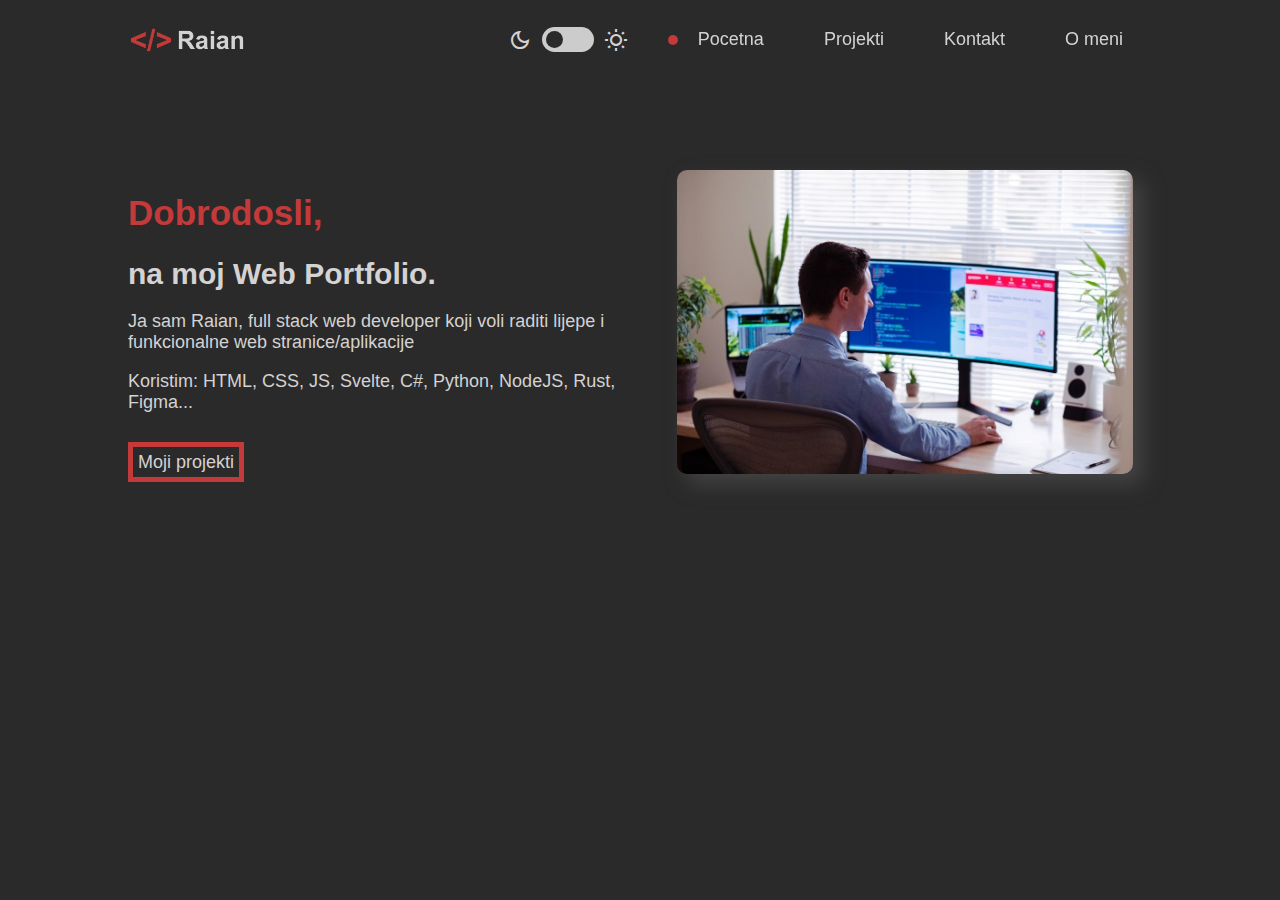
==== index.html @ 06d688ab "Add files via upload" ====
<!DOCTYPE html>
<html lang="en">
<head>
    <meta name="viewport" content="width=device-width, initial-scale=1.0">
    <meta charset="UTF-8">
    <link rel="stylesheet" href="style.css">
    <link rel="stylesheet" href="index.css">
    <link rel="shortcut icon" href="slike/favicon.png" type="image/x-icon">
    <link rel="stylesheet" href="https://fonts.googleapis.com/css2?family=Material+Symbols+Outlined:opsz,wght,FILL,GRAD@20..48,100..700,0..1,-50..200" />
    <title>Pocetna</title>
</head>
<body onload="seechecked()">
    <div class="navbar">
        <div class="navlogo">
            <img src="slike/logoLight.png" alt="Logo" width="120">
        </div>
        <div class="navitems">
            <div class="navitem">
                <span class="material-symbols-outlined">dark_mode</span>
                <label class="switch">
                    <input type="checkbox" onclick="darkon()">
                    <span class="slider round"></span>
                </label>
                <span class="material-symbols-outlined">wb_sunny</span>
            </div>
            <div class="navitem">
                <span class="dot"></span>
                <a class="hover">Pocetna</a>
            </div>
            <div class="navitem"><a class="hover" href="pages/projekti.html">Projekti</a></div>
            <div class="navitem"><a class="hover" href="pages/kontakt.html">Kontakt</a></div>
            <div class="navitem"><a class="hover" href="pages/omeni.html">O meni</a></div>
        </div>
        <div class="menu">
            <span class="material-symbols-outlined" onclick="menuon()">menu</span>
        </div>
    </div>
        <div class="main">
        <div class="sec sec1">
            <div class="left">
                <div class="title"><h1 class="red">Dobrodosli,</h1></div><h1>na moj Web Portfolio.</h1>
                <p>Ja sam Raian, full stack web developer koji voli raditi lijepe i funkcionalne web stranice/aplikacije</p>
                <p>Koristim: HTML, CSS, JS, Svelte, C#, Python, NodeJS, Rust, Figma...</p><br>
                <a href="pages/projekti.html">Moji projekti</a>
            </div>
            <div class="right">
                <img src="slike/webdev1.jpeg" alt="Web developer" class="rimg">
            </div>
        </div>
    </div>
    <script src="script.js"></script>
</body>
</html>
---- style.css ----
*{
    font-family: Poppins, sans-serif;
    color: var(--text);
    font-size: 18px;
}

body{
    padding: 19px 19px 0 0;
    margin: 0 10%;
    background-color: var(--background);
}

:root {
    --background: #2a2a2a;
    --text: #cccccc;
    --red: #c43939;
    --texthover: #d4d2d2;
    --shadow: #424242;
}

a{
    text-decoration: none;
}

.menu {
    display: none;

}

.menu:active span {
    transition: .3s;
}

@media only screen and (max-width: 988px) {
    .menu {
        display: flex;
        align-items: center;
    }
    .navitems div {
        width: 100%;
        display: none;
    }

    .navitems{
        position: absolute;
        background-color: var(--background);
        width: 85%;
        top: 100px;
    }

    .navlogo {
        align-items: flex-start !important;
    }

    .sec {
        display: block !important;
    }

    .left{
        padding-bottom: 50px;
    }
}

@media only screen and (min-width: 989px) {
    .navitems {
        display: flex !important;
        flex-direction: row !important;
    }
}
.navbar{
    display: flex;
    justify-content: space-between;
    padding-bottom: 10px;
    margin-bottom: 100px;
}

.navitems{
    display: flex;
    justify-content: flex-end;
    flex-direction: row;
    gap: 40px;
}

.navlogo {
    display: flex;
    align-items: center;
}

.navitem{
    text-align: center;
    display: flex;
    justify-content: center;
    align-content: center;
    align-items: center;
    cursor: pointer;
    gap: 10px;
}

.dot {
    height: 10px;
    width: 10px;
    background-color: var(--red);
    border-radius: 50%;
    display: inline-block;
}

.hover {
    border: var(--background) 10px solid;
    -webkit-mask: conic-gradient(at bottom 4px left  4px,  #0000 90deg,#000 0)
            0   var(--_i,200%)/var(--_i,4px) 200% border-box no-repeat,
            linear-gradient(#000, #000) padding-box no-repeat;
    transition: .3s, -webkit-mask-size .3s .3s;
}
.hover:hover {
    border: var(--red) 10px solid;
    --_i: 100%;
    color: var(--red);
    transition: .3s, -webkit-mask-size .3s .3s;
}

.switch {
    position: relative;
    display: inline-block;
    width: 52px;
    height: 25px;
}


.switch input {
    opacity: 0;
    width: 0;
    height: 0;
}

.slider {
    position: absolute;
    cursor: pointer;
    top: 0;
    left: 0;
    right: 0;
    bottom: 0;
    background-color: #ccc;
    -webkit-transition: .4s;
    transition: .4s;
}

.slider:before {
    position: absolute;
    content: "";
    height: 17.5px;
    width: 17.5px;
    left: 4px;
    bottom: 4px;
    background-color: var(--background);
    -webkit-transition: .4s;
    transition: .4s;
}

input:checked + .slider {
    background-color: var(--red);
}

input:focus + .slider {
    box-shadow: 0 0 1px var(--red);
}

input:checked + .slider:before {
    -webkit-transform: translateX(26px);
    -ms-transform: translateX(26px);
    transform: translateX(26px);
}
.slider.round {
    border-radius: 34px;
}

.slider.round:before {
    border-radius: 50%;
}
---- index.css ----
.rimg {
    width: 100%;
    max-width: 700px;
    height: auto;
}

.main img{
    border-radius: 10px;
    box-shadow: var(--shadow) 10px 10px 20px 1px;
}

.title h1{
    color: var(--red);
    font-size: 35px !important;
}

.left h1 {
    font-size: 30px;
}

.sec {
    display: flex;
    justify-content: space-between;
    gap: 50px;
}

.sec a {
    padding: 5px;
    border: 5px solid var(--red);
    font-weight: 500;
    transition: 0.3s ease;
}

.sec a:hover{
    border: 4.5px solid var(--shadow);
    transition: 0.3s ease;
}

.main{
    padding-bottom: 110px;
}
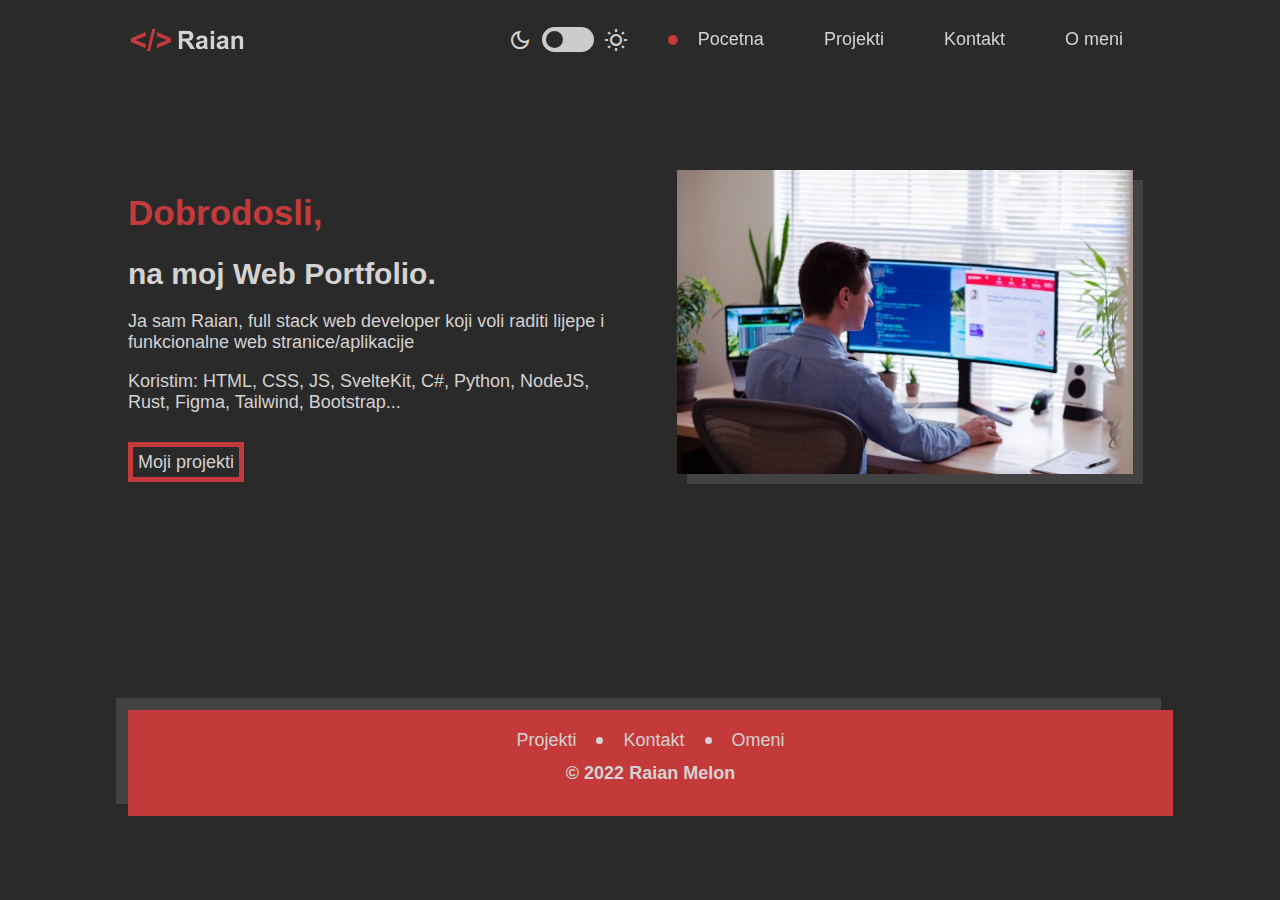
==== commit 33147d70: "Add files via upload" ====
--- a/index.html
+++ b/index.html
@@ -38,9 +38,9 @@
         <div class="main">
         <div class="sec sec1">
             <div class="left">
-                <div class="title"><h1 class="red">Dobrodosli,</h1></div><h1>na moj Web Portfolio.</h1>
+                <div class="title"><h1>Dobrodosli,</h1></div><div class="nottitle"><h1>na moj Web Portfolio.</h1></div>
                 <p>Ja sam Raian, full stack web developer koji voli raditi lijepe i funkcionalne web stranice/aplikacije</p>
-                <p>Koristim: HTML, CSS, JS, Svelte, C#, Python, NodeJS, Rust, Figma...</p><br>
+                <p>Koristim: HTML, CSS, JS, SvelteKit, C#, Python, NodeJS, Rust, Figma, Tailwind, Bootstrap...</p><br>
                 <a href="pages/projekti.html">Moji projekti</a>
             </div>
             <div class="right">
@@ -48,6 +48,16 @@
             </div>
         </div>
     </div>
+    <div class="footer">
+        <div class="sites">
+            <a href="pages/projekti.html">Projekti</a>
+            <span class="dot black"></span>
+            <a href="pages/kontakt.html">Kontakt</a>
+            <span class="dot black"></span>
+            <a href="pages/omeni.html">Omeni</a>
+        </div>
+        <h1>&copy; 2022 Raian Melon</h1>
+    </div>
     <script src="script.js"></script>
 </body>
 </html>--- a/index.css
+++ b/index.css
@@ -5,8 +5,7 @@
 }
 
 .main img{
-    border-radius: 10px;
-    box-shadow: var(--shadow) 10px 10px 20px 1px;
+    box-shadow: var(--shadow) 10px 10px 0 0;
 }
 
 .title h1{
@@ -16,6 +15,10 @@
 
 .left h1 {
     font-size: 30px;
+}
+
+.nottitle h1 {
+    color: var(--text);
 }
 
 .sec {
@@ -37,5 +40,39 @@
 }
 
 .main{
-    padding-bottom: 110px;
-}+    padding-bottom: 231px;
+}
+
+.footer{
+    width: 100%;
+    display: flex;
+    flex-direction: column;
+    background-color: var(--red);
+    padding: 20px;
+    align-items: center;
+    box-shadow: var(--shadow) -12px -12px 0 0;
+}
+
+.footer a, h1{
+    color: var(--texthover);
+    transition: .3s ease;
+}
+
+.footer a:hover {
+    transition: .3s ease;
+    color: var(--shadow);
+}
+
+.black {
+    height: 7px;
+    width: 7px;
+    background-color: var(--texthover);
+}
+
+.sites {
+    display: flex;
+    justify-content: center;
+    align-items: center;
+    gap: 20px;
+}
+
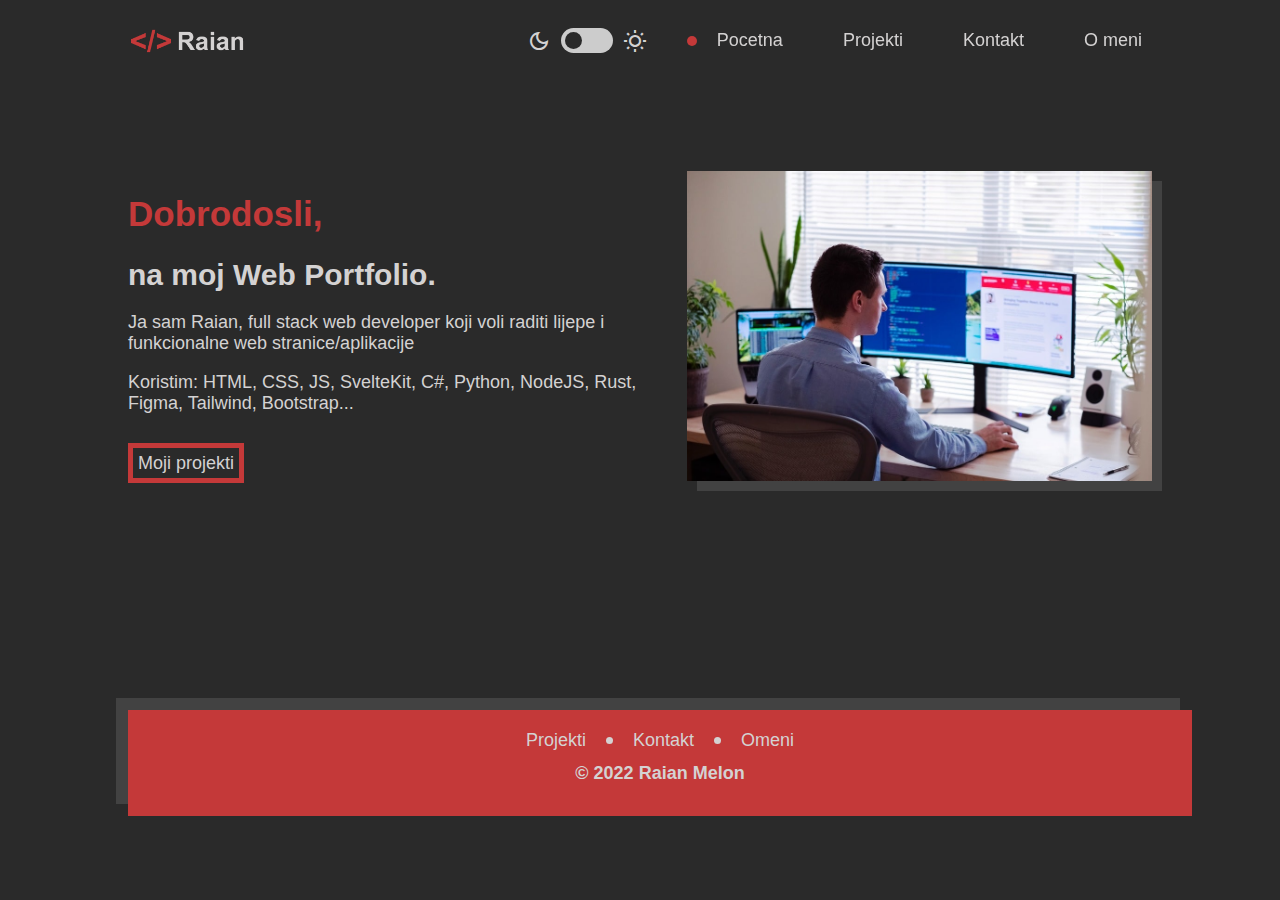
==== commit 321ffdc7: "Add files via upload" ====
--- a/index.html
+++ b/index.html
@@ -35,7 +35,7 @@
             <span class="material-symbols-outlined" onclick="menuon()">menu</span>
         </div>
     </div>
-        <div class="main">
+    <div class="main">
         <div class="sec sec1">
             <div class="left">
                 <div class="title"><h1>Dobrodosli,</h1></div><div class="nottitle"><h1>na moj Web Portfolio.</h1></div>
--- a/style.css
+++ b/style.css
@@ -5,7 +5,7 @@
 }
 
 body{
-    padding: 19px 19px 0 0;
+    padding: 20px 0px 0 0px;
     margin: 0 10%;
     background-color: var(--background);
 }
@@ -46,6 +46,7 @@
         background-color: var(--background);
         width: 85%;
         top: 100px;
+        padding-bottom: 40px;
     }
 
     .navlogo {
@@ -58,6 +59,10 @@
 
     .left{
         padding-bottom: 50px;
+    }
+
+    .footer {
+        width: 90% !important;
     }
 }
 
--- a/index.css
+++ b/index.css
@@ -40,7 +40,7 @@
 }
 
 .main{
-    padding-bottom: 231px;
+    padding-bottom: 224px;
 }
 
 .footer{
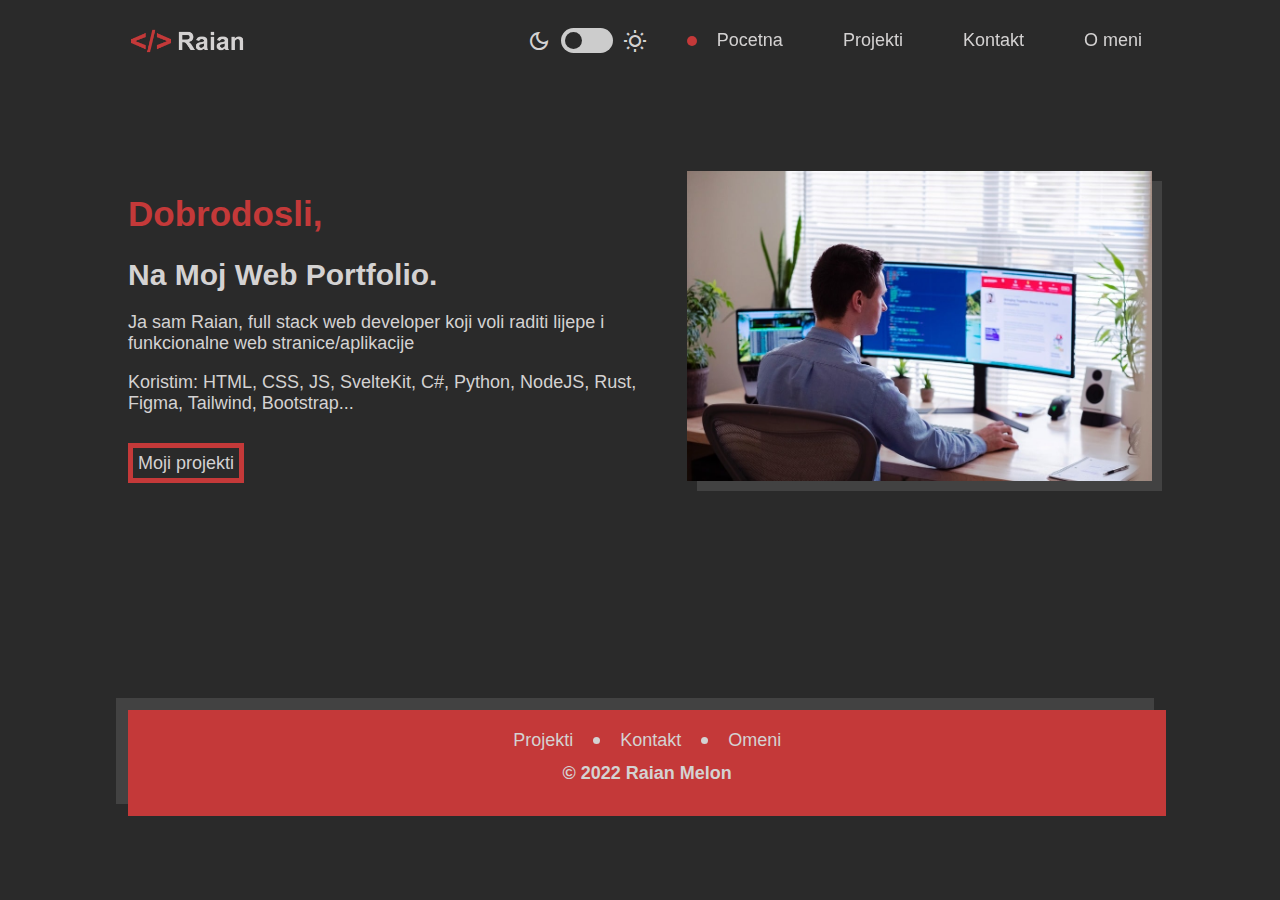
==== commit 83ee1ed5: "Add files via upload" ====
--- a/index.html
+++ b/index.html
@@ -4,7 +4,7 @@
     <meta name="viewport" content="width=device-width, initial-scale=1.0">
     <meta charset="UTF-8">
     <link rel="stylesheet" href="style.css">
-    <link rel="stylesheet" href="index.css">
+    <link rel="stylesheet" href="styles/index.css">
     <link rel="shortcut icon" href="slike/favicon.png" type="image/x-icon">
     <link rel="stylesheet" href="https://fonts.googleapis.com/css2?family=Material+Symbols+Outlined:opsz,wght,FILL,GRAD@20..48,100..700,0..1,-50..200" />
     <title>Pocetna</title>
@@ -38,7 +38,7 @@
     <div class="main">
         <div class="sec sec1">
             <div class="left">
-                <div class="title"><h1>Dobrodosli,</h1></div><div class="nottitle"><h1>na moj Web Portfolio.</h1></div>
+                <div class="title"><h1>Dobrodosli,</h1></div><div class="nottitle"><h1>Na Moj Web Portfolio.</h1></div>
                 <p>Ja sam Raian, full stack web developer koji voli raditi lijepe i funkcionalne web stranice/aplikacije</p>
                 <p>Koristim: HTML, CSS, JS, SvelteKit, C#, Python, NodeJS, Rust, Figma, Tailwind, Bootstrap...</p><br>
                 <a href="pages/projekti.html">Moji projekti</a>
--- a/style.css
+++ b/style.css
@@ -181,3 +181,37 @@
 .slider.round:before {
     border-radius: 50%;
 }
+
+.footer{
+    width: 97.5%;
+    display: flex;
+    flex-direction: column;
+    background-color: var(--red);
+    padding: 20px;
+    align-items: center;
+    box-shadow: var(--shadow) -12px -12px 0 0;
+}
+
+.footer a, h1{
+    color: var(--texthover);
+    transition: .3s ease;
+}
+
+.footer a:hover {
+    transition: .3s ease;
+    color: var(--shadow);
+}
+
+.black {
+    height: 7px;
+    width: 7px;
+    background-color: var(--texthover);
+}
+
+.sites {
+    display: flex;
+    justify-content: center;
+    align-items: center;
+    gap: 20px;
+}
+
--- a/styles/index.css
+++ b/styles/index.css
@@ -0,0 +1,44 @@
+.rimg {
+    width: 100%;
+    max-width: 700px;
+    height: auto;
+}
+
+.main img{
+    box-shadow: var(--shadow) 10px 10px 0 0;
+}
+
+.title h1{
+    color: var(--red);
+    font-size: 35px !important;
+}
+
+.left h1 {
+    font-size: 30px;
+}
+
+.nottitle h1 {
+    color: var(--text);
+}
+
+.sec {
+    display: flex;
+    justify-content: space-between;
+    gap: 50px;
+}
+
+.sec a {
+    padding: 5px;
+    border: 5px solid var(--red);
+    font-weight: 500;
+    transition: 0.3s ease;
+}
+
+.sec a:hover{
+    border: 4.5px solid var(--shadow);
+    transition: 0.3s ease;
+}
+
+.main{
+    padding-bottom: 224px;
+}
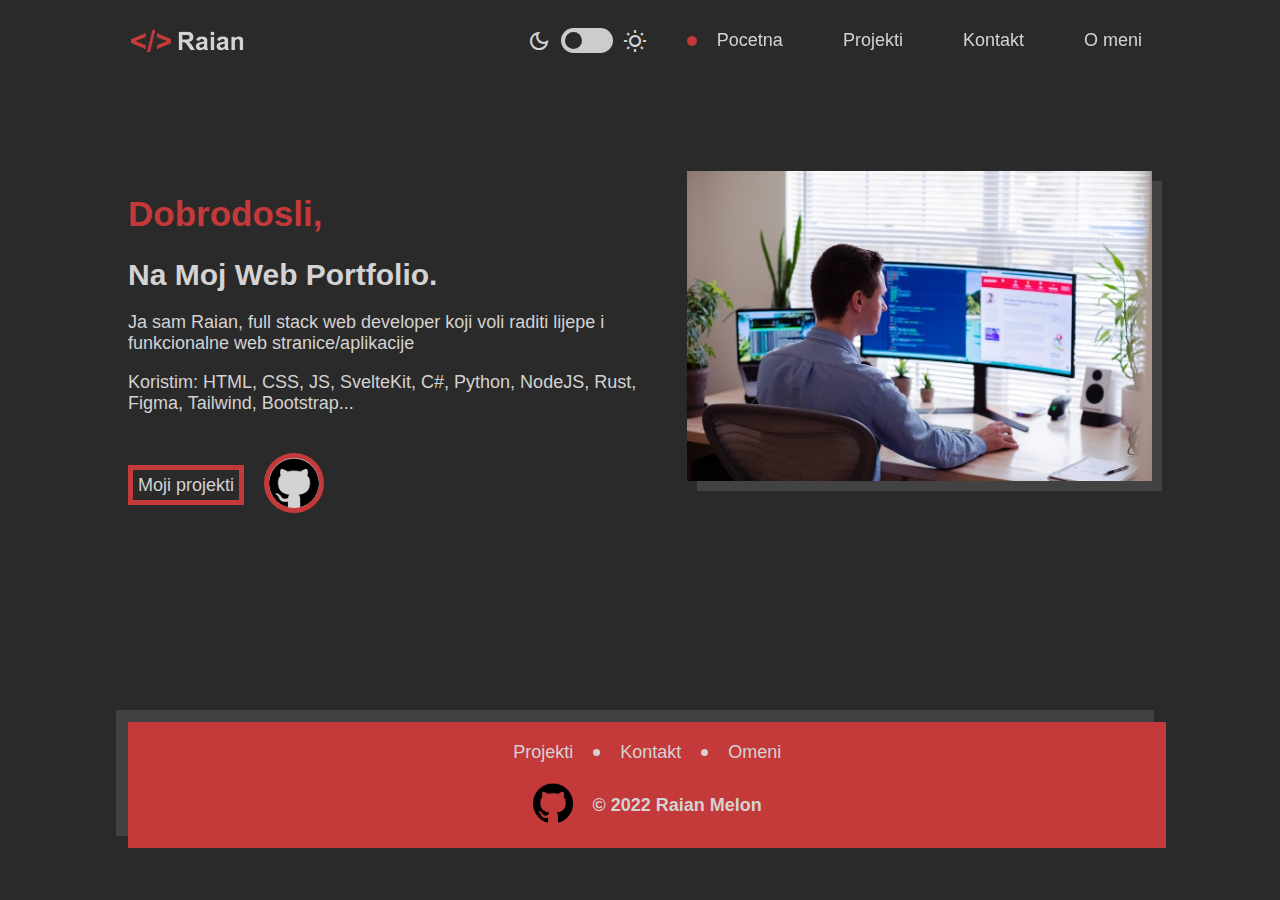
==== commit f282d0b1: "Add files via upload" ====
--- a/index.html
+++ b/index.html
@@ -41,7 +41,10 @@
                 <div class="title"><h1>Dobrodosli,</h1></div><div class="nottitle"><h1>Na Moj Web Portfolio.</h1></div>
                 <p>Ja sam Raian, full stack web developer koji voli raditi lijepe i funkcionalne web stranice/aplikacije</p>
                 <p>Koristim: HTML, CSS, JS, SvelteKit, C#, Python, NodeJS, Rust, Figma, Tailwind, Bootstrap...</p><br>
-                <a href="pages/projekti.html">Moji projekti</a>
+                <div class="projekti">
+                    <div class="p"><a href="pages/projekti.html">Moji projekti</a></div>
+                    <a href="https://github.com/raian30"><img src="slike/github.png" alt="Github" width="50"></a>
+                </div>
             </div>
             <div class="right">
                 <img src="slike/webdev1.jpeg" alt="Web developer" class="rimg">
@@ -56,7 +59,10 @@
             <span class="dot black"></span>
             <a href="pages/omeni.html">Omeni</a>
         </div>
-        <h1>&copy; 2022 Raian Melon</h1>
+        <div class="copyright">
+            <a href="https://github.com/raian30"><img src="slike/github.png" alt="github" width="40"></a>
+            <h1> &copy; 2022 Raian Melon</h1>
+        </div>
     </div>
     <script src="script.js"></script>
 </body>
--- a/style.css
+++ b/style.css
@@ -188,6 +188,7 @@
     flex-direction: column;
     background-color: var(--red);
     padding: 20px;
+    gap: 20px;
     align-items: center;
     box-shadow: var(--shadow) -12px -12px 0 0;
 }
@@ -215,3 +216,9 @@
     gap: 20px;
 }
 
+.copyright{
+    display: flex;
+    gap: 20px;
+    align-items: center;
+}
+
--- a/styles/index.css
+++ b/styles/index.css
@@ -4,7 +4,7 @@
     height: auto;
 }
 
-.main img{
+.right img{
     box-shadow: var(--shadow) 10px 10px 0 0;
 }
 
@@ -27,18 +27,37 @@
     gap: 50px;
 }
 
-.sec a {
+.p a {
     padding: 5px;
     border: 5px solid var(--red);
     font-weight: 500;
     transition: 0.3s ease;
 }
 
-.sec a:hover{
+.p a:hover{
     border: 4.5px solid var(--shadow);
     transition: 0.3s ease;
 }
 
 .main{
-    padding-bottom: 224px;
+    padding-bottom: 204px;
 }
+
+.projekti {
+    display: flex;
+    align-items: center;
+    align-content: center;
+    gap: 20px;
+}
+
+.projekti img{
+    border: 5px solid var(--red);
+    background-color: var(--texthover);
+    border-radius: 100%;
+    transition: .5s ease;
+}
+
+.projekti img:hover{
+    transition: .5s ease;
+    background-color: var(--red);
+}
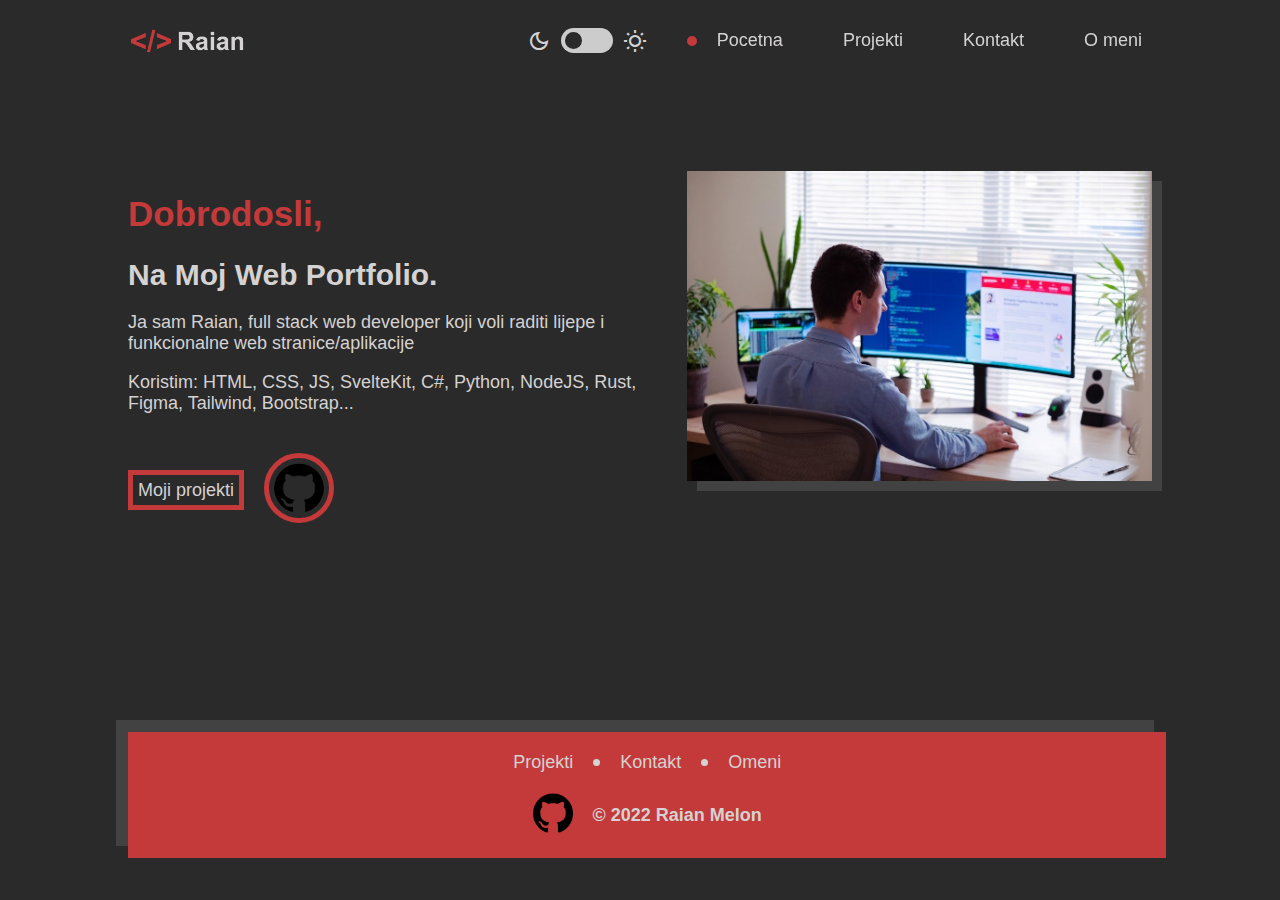
==== commit dcc217cf: "Add files via upload" ====
--- a/index.html
+++ b/index.html
@@ -2,6 +2,7 @@
 <html lang="en">
 <head>
     <meta name="viewport" content="width=device-width, initial-scale=1.0">
+    <meta name="viewport" content="width=device-width, initial-scale=1.0, maximum-scale=1.0, user-scalable=no" />
     <meta charset="UTF-8">
     <link rel="stylesheet" href="style.css">
     <link rel="stylesheet" href="styles/index.css">
--- a/style.css
+++ b/style.css
@@ -191,6 +191,10 @@
     gap: 20px;
     align-items: center;
     box-shadow: var(--shadow) -12px -12px 0 0;
+    position: relative;
+    left: 0;
+    bottom: 100;
+    text-align: center;
 }
 
 .footer a, h1{
--- a/styles/index.css
+++ b/styles/index.css
@@ -52,7 +52,8 @@
 
 .projekti img{
     border: 5px solid var(--red);
-    background-color: var(--texthover);
+    background-color: var(--background);
+    padding: 5px;
     border-radius: 100%;
     transition: .5s ease;
 }
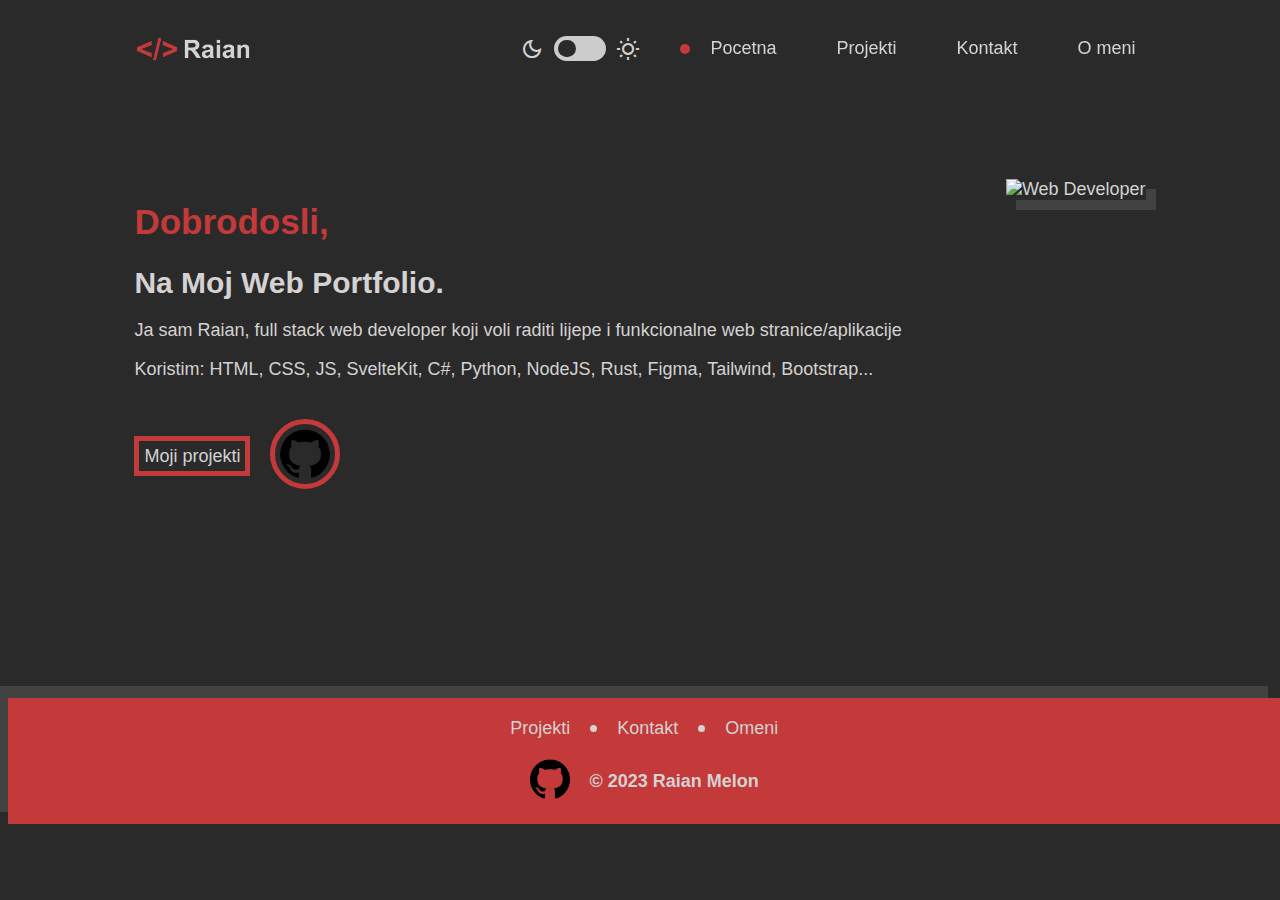
==== commit 2dee7f7b: "Add files via upload" ====
--- a/index.html
+++ b/index.html
@@ -11,44 +11,46 @@
     <title>Pocetna</title>
 </head>
 <body onload="seechecked()">
-    <div class="navbar">
-        <div class="navlogo">
-            <img src="slike/logoLight.png" alt="Logo" width="120">
+    <div class="container">
+        <div class="navbar">
+            <div class="navlogo">
+                <img src="slike/logoLight.png" alt="Logo" width="120">
+            </div>
+            <div class="navitems">
+                <div class="navitem">
+                    <span class="material-symbols-outlined">dark_mode</span>
+                    <label class="switch">
+                        <input type="checkbox" onclick="darkon()">
+                        <span class="slider round"></span>
+                    </label>
+                    <span class="material-symbols-outlined">wb_sunny</span>
+                </div>
+                <div class="navitem">
+                    <span class="dot"></span>
+                    <a class="hover">Pocetna</a>
+                </div>
+                <div class="navitem"><a class="hover" href="pages/projekti.html">Projekti</a></div>
+                <div class="navitem"><a class="hover" href="pages/kontakt.html">Kontakt</a></div>
+                <div class="navitem"><a class="hover" href="pages/omeni.html">O meni</a></div>
+            </div>
+            <div class="menu">
+                <span class="material-symbols-outlined" onclick="menuon()">menu</span>
+            </div>
         </div>
-        <div class="navitems">
-            <div class="navitem">
-                <span class="material-symbols-outlined">dark_mode</span>
-                <label class="switch">
-                    <input type="checkbox" onclick="darkon()">
-                    <span class="slider round"></span>
-                </label>
-                <span class="material-symbols-outlined">wb_sunny</span>
-            </div>
-            <div class="navitem">
-                <span class="dot"></span>
-                <a class="hover">Pocetna</a>
-            </div>
-            <div class="navitem"><a class="hover" href="pages/projekti.html">Projekti</a></div>
-            <div class="navitem"><a class="hover" href="pages/kontakt.html">Kontakt</a></div>
-            <div class="navitem"><a class="hover" href="pages/omeni.html">O meni</a></div>
-        </div>
-        <div class="menu">
-            <span class="material-symbols-outlined" onclick="menuon()">menu</span>
-        </div>
-    </div>
-    <div class="main">
-        <div class="sec sec1">
-            <div class="left">
-                <div class="title"><h1>Dobrodosli,</h1></div><div class="nottitle"><h1>Na Moj Web Portfolio.</h1></div>
-                <p>Ja sam Raian, full stack web developer koji voli raditi lijepe i funkcionalne web stranice/aplikacije</p>
-                <p>Koristim: HTML, CSS, JS, SvelteKit, C#, Python, NodeJS, Rust, Figma, Tailwind, Bootstrap...</p><br>
-                <div class="projekti">
-                    <div class="p"><a href="pages/projekti.html">Moji projekti</a></div>
-                    <a href="https://github.com/raian30"><img src="slike/github.png" alt="Github" width="50"></a>
+        <div class="main">
+            <div class="sec sec1">
+                <div class="left">
+                    <div class="title"><h1>Dobrodosli,</h1></div><div class="nottitle"><h1>Na Moj Web Portfolio.</h1></div>
+                    <p>Ja sam Raian, full stack web developer koji voli raditi lijepe i funkcionalne web stranice/aplikacije</p>
+                    <p>Koristim: HTML, CSS, JS, SvelteKit, C#, Python, NodeJS, Rust, Figma, Tailwind, Bootstrap...</p><br>
+                    <div class="projekti">
+                        <div class="p"><a href="pages/projekti.html">Moji projekti</a></div>
+                        <a href="https://github.com/raian30"><img src="slike/github.png" alt="Github" width="50"></a>
+                    </div>
                 </div>
-            </div>
-            <div class="right">
-                <img src="slike/webdev1.jpeg" alt="Web developer" class="rimg">
+                <div class="right">
+                    <img class="rimg" src="slike/webdev1.jpg" alt="Web Developer">
+                </div>
             </div>
         </div>
     </div>
@@ -62,7 +64,7 @@
         </div>
         <div class="copyright">
             <a href="https://github.com/raian30"><img src="slike/github.png" alt="github" width="40"></a>
-            <h1> &copy; 2022 Raian Melon</h1>
+            <h1> &copy; 2023 Raian Melon</h1>
         </div>
     </div>
     <script src="script.js"></script>
--- a/style.css
+++ b/style.css
@@ -5,9 +5,12 @@
 }
 
 body{
+    background-color: var(--background);
     padding: 20px 0px 0 0px;
+}
+
+.container{
     margin: 0 10%;
-    background-color: var(--background);
 }
 
 :root {
@@ -41,7 +44,12 @@
         display: none;
     }
 
+    .navbar {
+        z-index: 10;
+    }
+
     .navitems{
+        z-index: 10;
         position: absolute;
         background-color: var(--background);
         width: 85%;
@@ -64,6 +72,7 @@
     .footer {
         width: 90% !important;
     }
+
 }
 
 @media only screen and (min-width: 989px) {
--- a/styles/index.css
+++ b/styles/index.css
@@ -20,7 +20,6 @@
 .nottitle h1 {
     color: var(--text);
 }
-
 .sec {
     display: flex;
     justify-content: space-between;
@@ -35,7 +34,7 @@
 }
 
 .p a:hover{
-    border: 4.5px solid var(--shadow);
+    border: 5px solid var(--shadow);
     transition: 0.3s ease;
 }
 
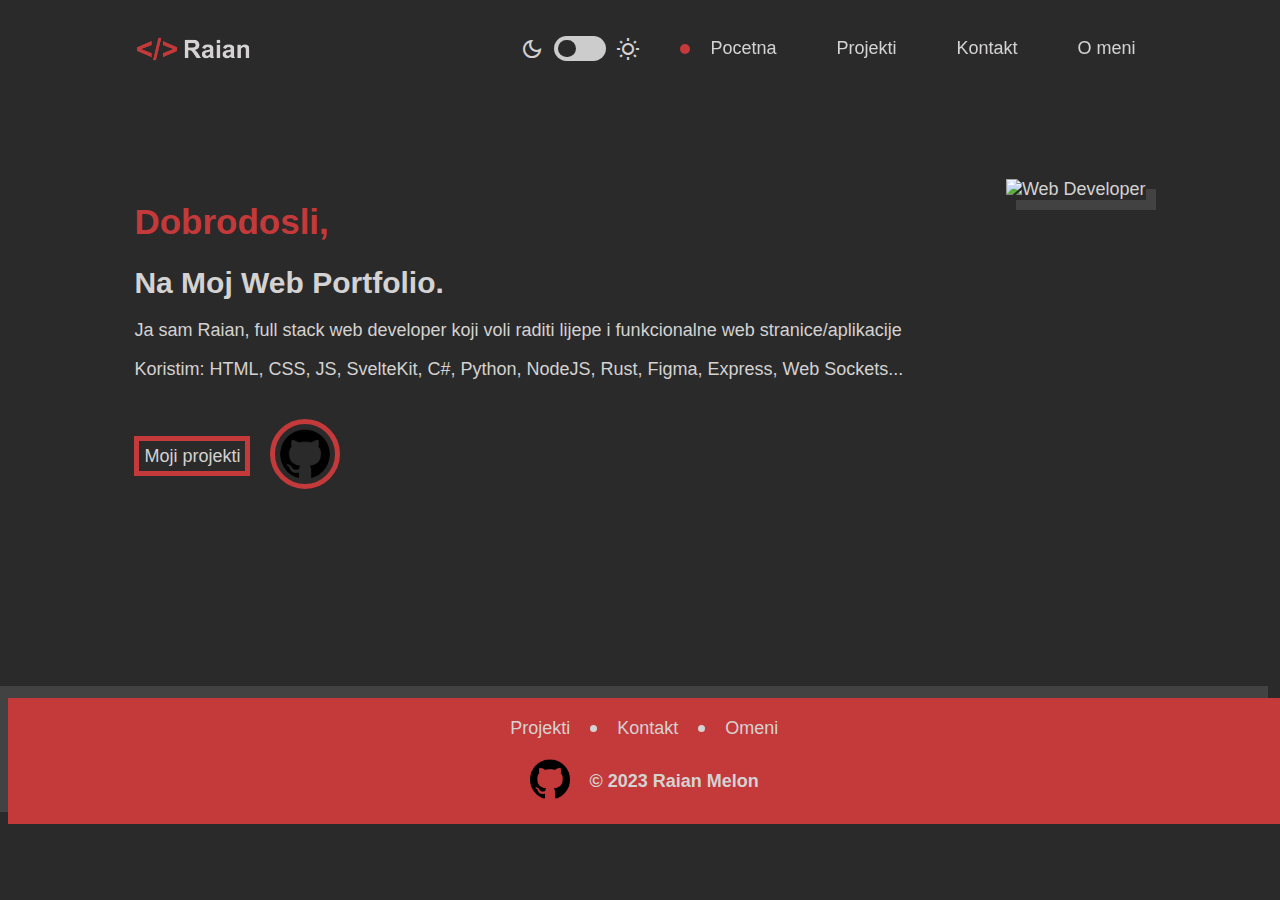
==== commit 02991110: "Update index.html" ====
--- a/index.html
+++ b/index.html
@@ -42,7 +42,7 @@
                 <div class="left">
                     <div class="title"><h1>Dobrodosli,</h1></div><div class="nottitle"><h1>Na Moj Web Portfolio.</h1></div>
                     <p>Ja sam Raian, full stack web developer koji voli raditi lijepe i funkcionalne web stranice/aplikacije</p>
-                    <p>Koristim: HTML, CSS, JS, SvelteKit, C#, Python, NodeJS, Rust, Figma, Tailwind, Bootstrap...</p><br>
+                    <p>Koristim: HTML, CSS, JS, SvelteKit, C#, Python, NodeJS, Rust, Figma, Express, Web Sockets...</p><br>
                     <div class="projekti">
                         <div class="p"><a href="pages/projekti.html">Moji projekti</a></div>
                         <a href="https://github.com/raian30"><img src="slike/github.png" alt="Github" width="50"></a>
@@ -69,4 +69,4 @@
     </div>
     <script src="script.js"></script>
 </body>
-</html>+</html>
